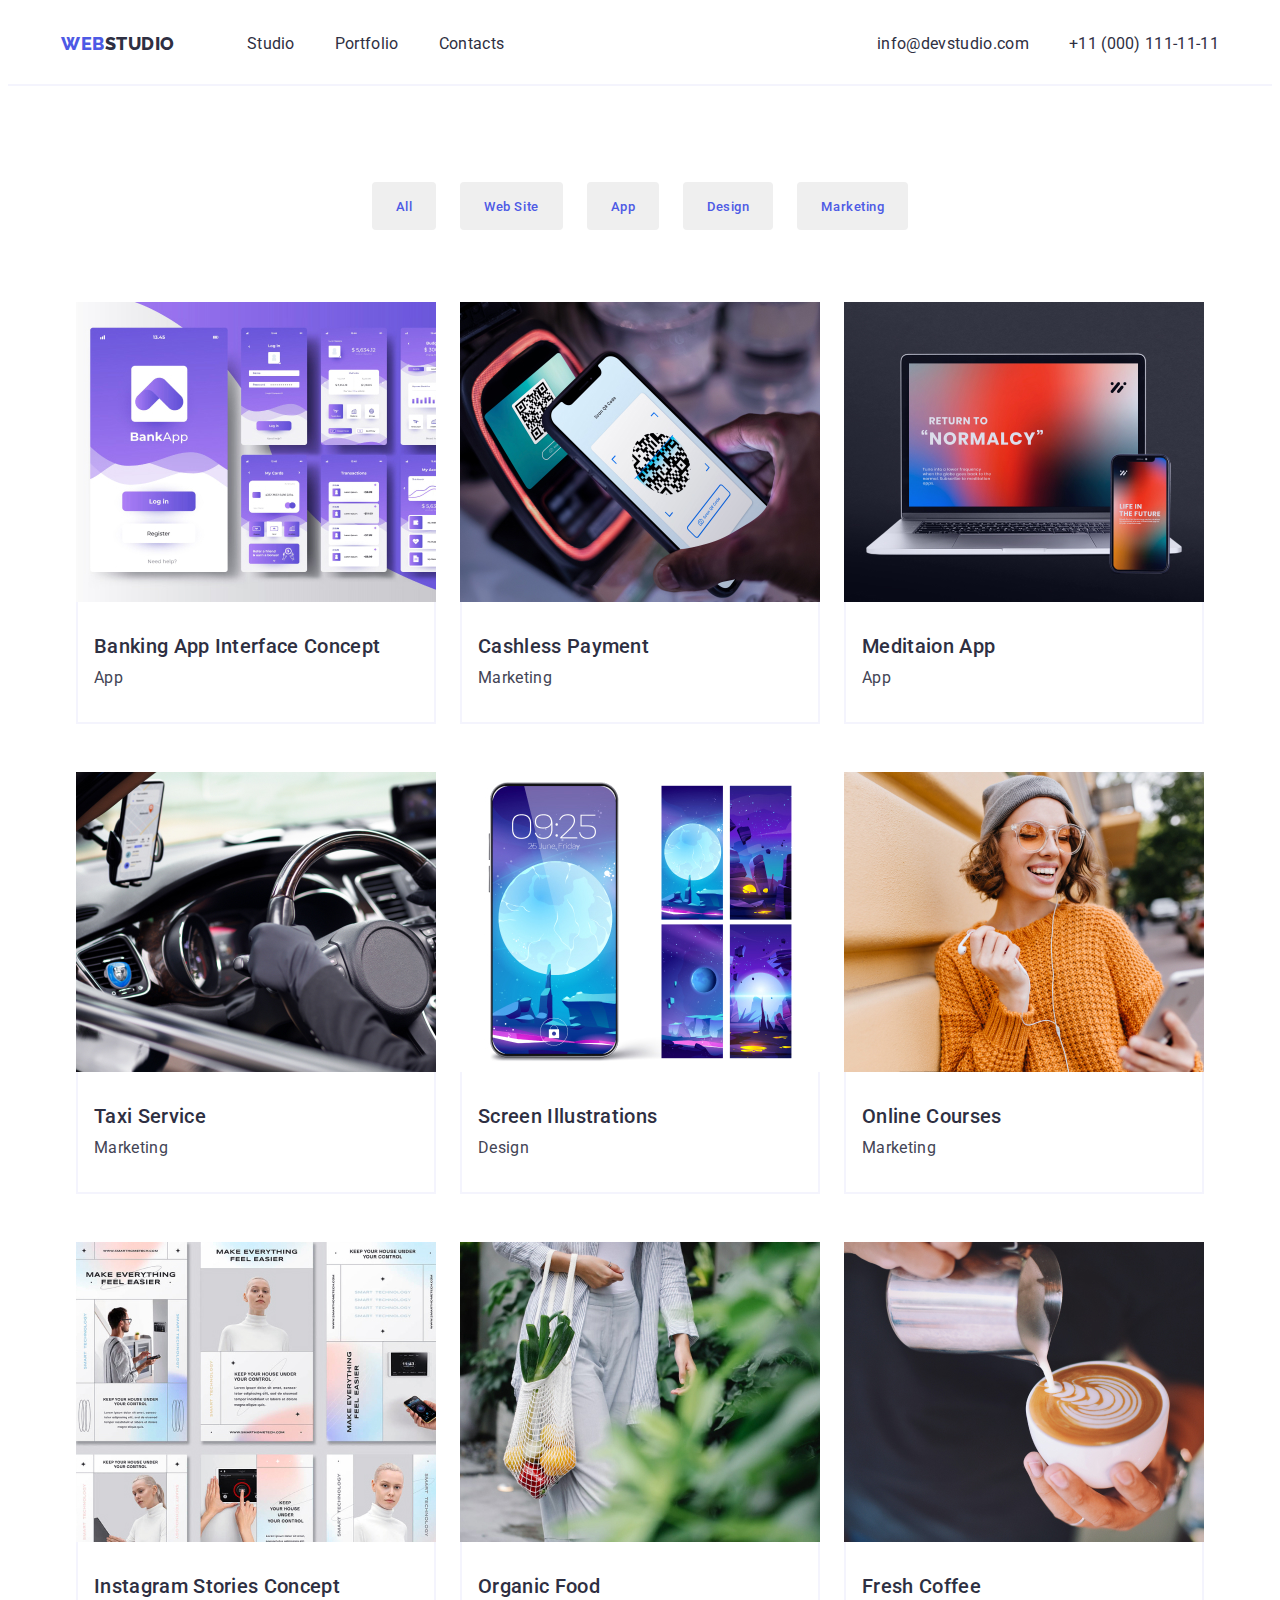
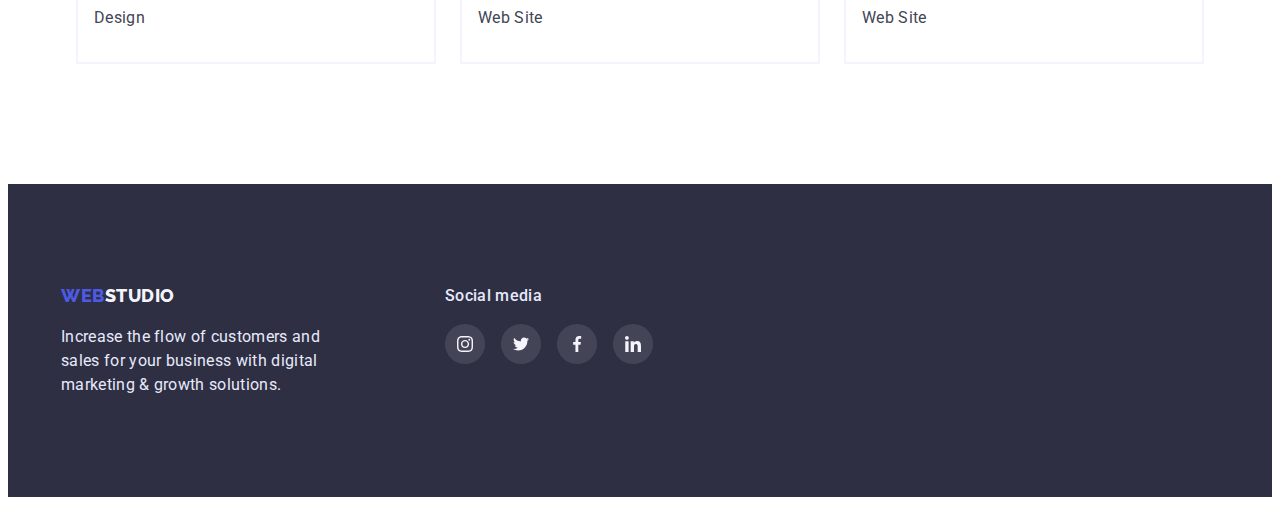
==== portfolio.html @ 83867333 "Initial commit" ====
<!DOCTYPE html>
<html lang="en">
  <head>
    <meta charset="UTF-8" />
    <meta http-equiv="X-UA-Compatible" content="IE=edge" />
    <meta name="viewport" content="width=device-width, initial-scale=1.0" />
    <title>Module 1.1</title>
    <link rel="stylesheet" href="./css/styles.css" />
    <link rel="preconnect" href="https://fonts.googleapis.com" />
    <link rel="preconnect" href="https://fonts.gstatic.com" crossorigin />
    <link
      href="https://fonts.googleapis.com/css2?family=Raleway:wght@800&family=Roboto:wght@400;500;700&display=swap"
      rel="stylesheet"
    />
    <link
      rel="stylesheet"
      href="https://cdnjs.cloudflare.com/ajax/libs/modern-normalize/1.1.0/modern-normalize.min.css"
      integrity="sha512-wpPYUAdjBVSE4KJnH1VR1HeZfpl1ub8YT/NKx4PuQ5NmX2tKuGu6U/JRp5y+Y8XG2tV+wKQpNHVUX03MfMFn9Q=="
      crossorigin="anonymous"
      referrerpolicy="no-referrer"
    />
  </head>

  <body>
    <header class="navig">
      <div class="container navig-container">
        <nav class="navig-nav">
          <a href="./index.html" class="link header-link">
            <span class="web">Web</span><span class="web-studio">Studio</span>
          </a>

          <ul class="list header-list">
            <li>
              <a href="./index.html" class="link header-link header-navig">Studio</a>
            </li>
            <li>
              <a href="./portfolio.html" class="link header-link header-navig"
                >Portfolio</a
              >
            </li>
            <li>
              <a href="#" class="link header-link header-navig">Contacts</a>
            </li>
          </ul>
        </nav>

        <ul class="list header-list contakt-box">
          <li class="header-kontakt">
            <a class="link header-link" href="mailto:info@devstudio.com"
              >info@devstudio.com</a
            >
          </li>
          <li class="header-kontakt">
            <a class="link header-link" href="tel:+110001111111"
              >+11 (000) 111-11-11</a
            >
          </li>
        </ul>
      </div>
    </header>

    <main class="navigator">
      <section>
        <div class="container">
          <h1 hidden>navigator</h1>
          <ul class="list navigator-but">
            <li><button type="button" class="por-but">All</button></li>
            <li><button type="button" class="por-but">Web Site</button></li>
            <li><button type="button" class="por-but">App</button></li>
            <li><button type="button" class="por-but">Design</button></li>
            <li><button type="button" class="por-but">Marketing</button></li>
          </ul>

          <ul class="list navigator-list">
            <li>
              <a href="./portfolio.html" class="link navigator-item">
                <img
                  width="360"
                  height="300"
                  src="./images/img5.jpg"
                  alt="Banking App Interface Concept"
                  class="por-img"
                />
                <div class="navigator-text-box">
                  <h2 class="por-titel">Banking App Interface Concept</h2>
                  <p class="por-paragraph">App</p>
                </div>
              </a>
            </li>
            <li>
              <a href="./portfolio.html" class="link navigator-item">
                <img
                  width="360"
                  height="300"
                  src="./images/img6.jpg"
                  alt="Cashless Payment"
                  class="por-img"
                />
                <div class="navigator-text-box">
                  <h2 class="por-titel">Cashless Payment</h2>
                  <p class="por-paragraph">Marketing</p>
                </div>
              </a>
            </li>
            <li>
              <a href="./portfolio.html" class="link navigator-item">
                <img
                  width="360"
                  height="300"
                  src="./images/img7.jpg"
                  alt="Meditaion App"
                  class="por-img"
                />
                <div class="navigator-text-box">
                  <h2 class="por-titel">Meditaion App</h2>
                  <p class="por-paragraph">App</p>
                </div>
              </a>
            </li>
            <li>
              <a href="./portfolio.html" class="link navigator-item">
                <img
                  width="360"
                  height="300"
                  src="./images/img8.jpg"
                  alt="Taxi Service"
                  class="por-img"
                />
                <div class="navigator-text-box">
                  <h2 class="por-titel">Taxi Service</h2>
                  <p class="por-paragraph">Marketing</p>
                </div>
              </a>
            </li>
            <li>
              <a href="./portfolio.html" class="link navigator-item">
                <img
                  width="360"
                  height="300"
                  src="./images/img9.jpg"
                  alt="Screen Illustrations"
                  class="por-img"
                />
                <div class="navigator-text-box">
                  <h2 class="por-titel">Screen Illustrations</h2>
                  <p class="por-paragraph">Design</p>
                </div>
              </a>
            </li>
            <li>
              <a href="./portfolio.html" class="link navigator-item">
                <img
                  width="360"
                  height="300"
                  src="./images/img10.jpg"
                  alt="Online Courses"
                  class="por-img"
                />
                <div class="navigator-text-box">
                  <h2 class="por-titel">Online Courses</h2>
                  <p class="por-paragraph">Marketing</p>
                </div>
              </a>
            </li>
            <li>
              <a href="./portfolio.html" class="link navigator-item">
                <img
                  width="360"
                  height="300"
                  src="./images/img11.jpg"
                  alt="Instagram Stories Concept"
                  class="por-img"
                />
                <div class="navigator-text-box">
                  <h2 class="por-titel">Instagram Stories Concept</h2>
                  <p class="por-paragraph">Design</p>
                </div>
              </a>
            </li>
            <li>
              <a href="./portfolio.html" class="link navigator-item">
                <img
                  width="360"
                  height="300"
                  src="./images/img12.jpg"
                  alt="Organic Food"
                  class="por-img"
                />
                <div class="navigator-text-box">
                  <h2 class="por-titel">Organic Food</h2>
                  <p class="por-paragraph">Web Site</p>
                </div>
              </a>
            </li>
            <li>
              <a href="./portfolio.html" class="link navigator-item">
                <img
                  width="360"
                  height="300"
                  src="./images/img13.jpg"
                  alt="Fresh Coffee"
                  class="por-img"
                />
                <div class="navigator-text-box">
                  <h2 class="por-titel">Fresh Coffee</h2>
                  <p class="por-paragraph">Web Site</p>
                </div>
              </a>
            </li>
          </ul>
        </div>
      </section>
    </main>

    <footer class="footer">
      <ul class="list footer-list container">
        <li class="footer-box">
          <a href="./index.html" class="link footer-link"
            ><span class="web">Web</span
            ><span class="web-studio-foot">Studio</span>
          </a>
          <p class="footer-paragraph">
            Increase the flow of customers and sales for your business with
            digital marketing & growth solutions.
          </p>
        </li>
        <li>
          <p class="footer-media">Social media</з>
          <ul class="footer-soc-list list">
            <li class="footer-soc-item">
              <a href="" class="footer-soc-link link">
                <svg class="footer-soc-icon" width="16" height="16">
                  <use href="./images/icons.svg#icon-instagram"></use>
                </svg>
              </a>
            </li>
            <li class="footer-soc-item">
              <a href="" class="footer-soc-link link">
                <svg class="footer-soc-icon" width="16" height="16">
                  <use href="./images/icons.svg#icon-twitter"></use>
                </svg>
              </a>
            </li>
            <li class="footer-soc-item">
              <a href="" class="footer-soc-link link">
                <svg class="footer-soc-icon" width="16" height="16">
                  <use href="./images/icons.svg#icon-facebook"></use>
                </svg>
              </a>
            </li>
            <li class="footer-soc-item">
              <a href="" class="footer-soc-link link">
                <svg class="footer-soc-icon" width="16" height="16">
                  <use href="./images/icons.svg#icon-linkedin"></use>
                </svg>
              </a>
            </li>
          </ul>
        </li>
      </ul>
    </footer>
  </body>
</html>
---- css/styles.css ----
/* global styles */
p,
h1,
h2,
h3,
h4,
h5,
h6{
    margin: 0;
}
ul{
    
    margin: 0;
    padding-left: 0;
}
button{
    cursor: pointer;
    border: none;
    border-radius: 4px;
}
img{
    display: block;
}

:root{
    --titel-text-color: #434455;
    --footer-text-color: #E7E9FC;
    --primary-text-color: #2E2F42;
    --herov-text-color: #FFFFFF;
    --btn-fon-text-color: #4D5AE5;
    --indx-fon-color: #E5E5E5;
    --tem-logo-color: #F4F4FD;
    --link-icon-btn: #404BBF;
    --fut-icov: rgba(255, 255, 255, 0.1);
    --cust-icov: linear-gradient(rgba(46, 47, 66, 0.7), rgba(46, 47, 66, 0.7));
    --fut-icon-hov: #31D0AA;
    --cust-icon-bor: #8E8F99;
    
}

body{
    font-family: 'Roboto', sans-serif;
    background-color: var( --herov-text-color);
    font-size: 16px;
    line-height: 1.5;
    letter-spacing: 0.02em;
}
.container{
    width: 100%;
    max-width: 1158px;
    padding-left: 15px;
    padding-right: 15px;
    margin: 0 auto;
    
}
/* .header-navig::after{
    content: '';
    width: auto;
    height: 4px;
    background-color: var(--link-icon-btn);
    border-radius: 2px;
    margin-top: 24px;
    display: flex;

}  */
.list{
    list-style: none;
}
.link{
    text-decoration: none;
    color: var(--primary-text-color);
}

.link:visited{
    color: var(--primary-text-color);
}
.link:hover,
.link:focus{
    color: var(--link-icon-btn);
}
.por-but:hover,
.por-but:focus,
.por-but:visited{
    background: var(--btn-fon-text-color);
    color:var(--herov-text-color);
    box-shadow: 0px 2px 2px 0px #0000001F;
    
}
.navigator-item:hover,
.navigator-item:focus{
    display: block;
    box-shadow: 0px 2px 1px 0px #2E2F4214;
}
.por-but-herov:hover,
.por-but-herov:focus,
.por-but-herov:visited{
    background:var(--link-icon-btn);
}

.team-soc-link:hover, 
.team-soc-link:focus{
    background-color: var(--link-icon-btn);
}

.customers-link:hover, 
.customers-link:focus{ 
    border: 2px solid var(--link-icon-btn) ;
    color:  var(--link-icon-btn);
}

.footer-soc-link:hover,
.footer-soc-link:focus{
    background-color: var(--fut-icon-hov);
}


.footer{
    background: var(--primary-text-color);
}
.header{
    background: var(--herov-text-color);
}

.web{
    font-family: 'Raleway', sans-serif;
    font-weight: 800;
    font-size: 18px;
    line-height: 1.3;   
    align-items: center;
    letter-spacing: 0.03em;
    text-transform: uppercase;
    color: var(--btn-fon-text-color);
}
.web-studio{
    font-family: 'Raleway', sans-serif;    
    font-weight: 800;
    font-size: 18px;
    line-height: 1.3;
    align-items: center;
    letter-spacing: 0.03em;
    text-transform: uppercase;
}
.web-studio-foot{
    font-family: 'Raleway', sans-serif;    
    font-weight: 800;
    font-size: 18px;
    line-height: 1.3;
    align-items: center;
    letter-spacing: 0.03em;
    text-transform: uppercase;
    color: var(--tem-logo-color);
}


/* header */
.navig{
    background-color: var(--herov-text-color);
    height: 76px;
    border: 2px solid rgb(244, 244, 253);
    border-top: 0;
    border-left: 0;
    border-right: 0; 

}
.navig-nav{
    display: flex;
    align-items: center;
}
.header-list{
    display: flex;
    gap:  40px;
    margin-left: 72px;
}
.navig-container{
    display: flex;
    align-items: center;
}

.header-link{ 
    padding-top: 24px;
    padding-bottom: 28px;
    height: 76px;
    display: block;

}

.header-kontakt{  
    color: var(--titel-text-color);
}
.contakt-box{ 
    margin-left: auto;
}


/* herov section  */

.herov{
    margin-left: auto;
    margin-right: auto;
    background: var(--primary-text-color);
    background-image: var(--cust-icov),
        url(../images/people-office.jpg);
    background-repeat: no-repeat;
    background-position: center;
    background-size: cover;
    max-width: 1440px;   
    padding-top: 188px;
    padding-bottom: 188px;
}
.herov-box{
    display: flex;
    align-items: center;
    flex-direction: column;
}
.herov-text{ 
    font-size: 56px;
    line-height: 1.07;    
    align-items: center;
    color: var(--herov-text-color);
    margin-bottom: 48px;
    width: 500px;
}
.herov-btn{
    font-weight: 500;
    font-family: inherit;
    background: var(--btn-fon-text-color);
    align-items: center;
    letter-spacing: 0.04em;
    color: var(--herov-text-color);
    height: 55px;
    padding: 16px 32px;

}

/* privileges section  */
.privil-box{
    display: flex;
    align-items: center;
    gap: 24px;
    
   
}
.privil-container{
    width: 264px;
    height: 224px;
}

.privil{
    padding-top: 120px;
    padding-bottom: 120px;
}

.privil-item {
    background-color: var(--tem-logo-color);
    display: flex;
    justify-content: center;
    align-items: center;
    width: 100%;
    height: 112px;
    margin-bottom: 8px;

}
/* .privil-icon {

} */

.privil-titel{
    font-weight: 500;
    font-size: 20px;
    line-height: 1.2;
    margin-bottom: 8px;
}
.privil-paragraph{
    color: var(--titel-text-color);
    width: 100%;
}

/* doing section  */
.doing{
    padding-bottom: 120px;
}
.doing-text {
    font-size: 36px;
    line-height: 0.9;
    text-align: center;
    text-transform: capitalize;
    margin: 0 auto 72px auto;
}
 /* .doing-img{
} */
.doing-box{
    display: flex;
    gap: 24px;
    justify-content: center;
}

/* team section */

.team{
    background: var(--tem-logo-color);
    padding-top: 120px;
    padding-bottom: 120px;
}
.team-text {
    font-size: 36px;
    line-height: 1.11;
    text-align: center;
    text-transform: capitalize;
    margin: 0 auto 72px auto;
}
.team-box{
    display: flex;
    gap: 24px;
    
    
}
.team-list{
    background: var(--herov-text-color);
    padding-top: 32px;
    padding-bottom: 32px;border-bottom-left-radius: 4px;
    border-bottom-right-radius: 4px;


}
.team-item{
    box-shadow: 0px 2px 1px 0px #2E2F4214;
}
/* .team-img {
} */
.team-titel {
    font-weight: 500;
    font-size: 20px;
    line-height: 1.2;
    text-align: center;
    margin-bottom: 8px;
}
.team-paragraph {
    text-align: center;
    color: var(--titel-text-color);
}

.team-soc-list {
    display: flex;
    justify-content: center;
    gap: 24px;
    margin-top: 8px;
}
.team-soc-item {
    width: 40px;
    height: 40px;
}
.team-soc-link {
    width: 100%;
    height: 100%;
    border-radius: 50%;
    background-color: var(--btn-fon-text-color);
    display: flex;
    justify-content: center;
    align-items: center;
}
/* .team-soc-icon {

} */


/* customers */
.customers {
    padding-top: 120px;
    padding-bottom: 120px;
}
.cusromers-titel {    
    font-size: 36px;
    line-height: 0.9;
    text-align: center;
    text-transform: capitalize;
    margin: 0 auto 72px auto;
}
.customers-list {
    display: flex;
    gap: 24px;
    align-items: center;
    justify-content: center;
}
.customers-item{    
    width: 168px;
    height: 88px;
}
.customers-link { 
    width: 100%;    
    height: 100%; 
    border: 2px solid var( --cust-icon-bor);
    border-radius: 4px;
    display: flex;
    justify-content: center;
    align-items: center; 
    color: var( --cust-icon-bor);
}
.customers-icon {
    fill: currentColor;
}



/* footer section */
.footer-list{
    display: flex;
    gap: 120px;
}
.footer{  
    padding-top: 100px;
    padding-bottom: 100px;
}
.footer-box{
    display: flex;    
    flex-direction: column;
}
.footer-link{
    margin-bottom: 16px;;
}

.footer-paragraph {
    color: var(--footer-text-color);    
    width: 264px;
}
.footer-media{
    color: var(--footer-text-color);
    font-weight: 500;
}

.footer-soc-list {
    display: flex;
    gap: 16px;
    margin-top: 16px;
}
.footer-soc-item {
    width: 40px;
    height: 40px;
}
.footer-soc-link {
    width: 100%;
    height: 100%;
    border-radius: 50%;
    background-color: var(--fut-icov);
    display: flex;
    justify-content: center;
    align-items: center;
}
/* .footer-soc-icon {
} */
    /* portfolio */
.navigator{
    padding-top: 96px;
    padding-bottom: 120px;
}
.navigator-but{
    display: flex;
    gap: 24px;
    justify-content: center;
    margin-bottom: 72px;
}

.por-but{  
    font-weight: 500;
    font-family: inherit;
    align-items: center;
    text-align: center;
    letter-spacing: 0.04em;
    color: var(--btn-fon-text-color);
    height: 48px;
    padding: 12px 24px;
}
.navigator-list{
    display: flex;
    gap: 48px 24px;
    flex-wrap: wrap;
    justify-content: center;
}
.navigator-text-box{
    padding: 32px 16px;
    border: 2px solid rgb(244, 244, 253);
    border-top: 0;
}
/* .por-img {
} */
.por-titel {
    font-weight: 500;
    font-size: 20px;
    line-height: 1.2;    
    color: var(--primary-text-color);
    margin-bottom: 8px;
}
.por-paragraph {    
    color: var(--titel-text-color);
}
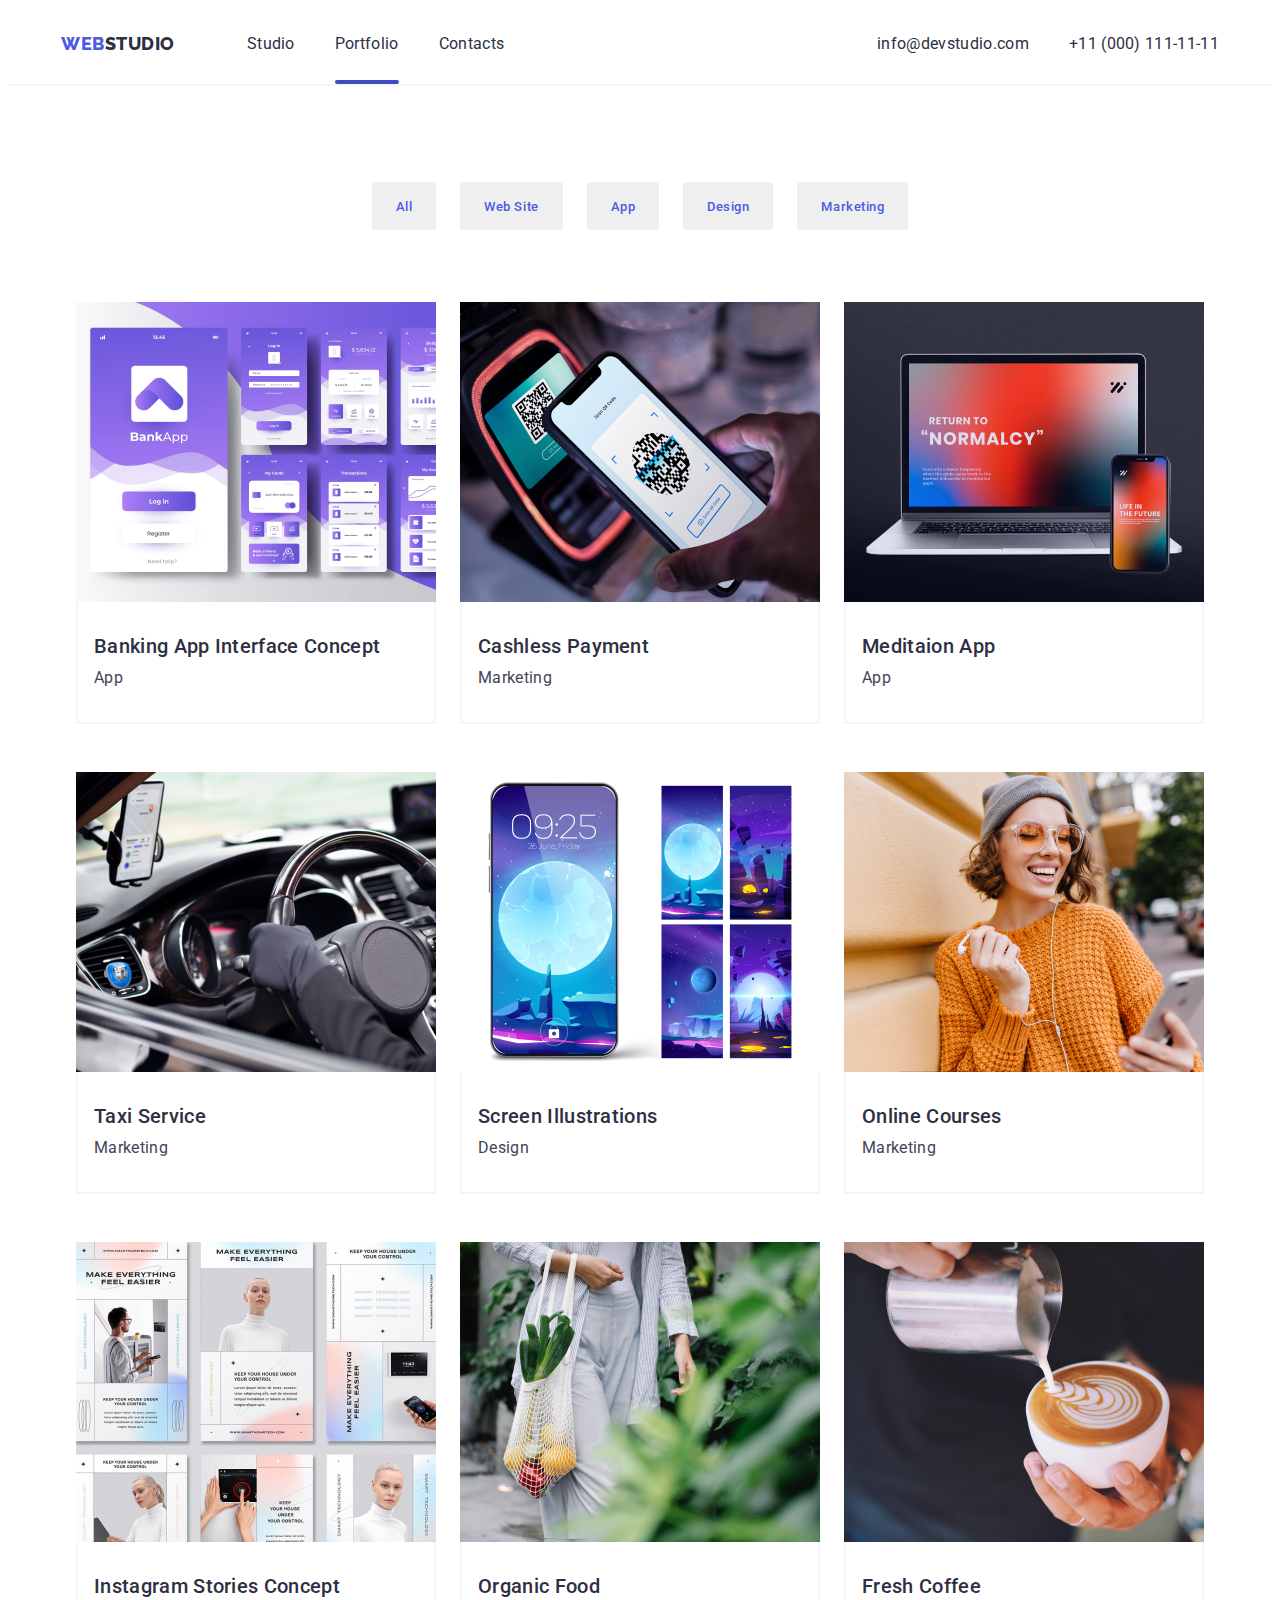
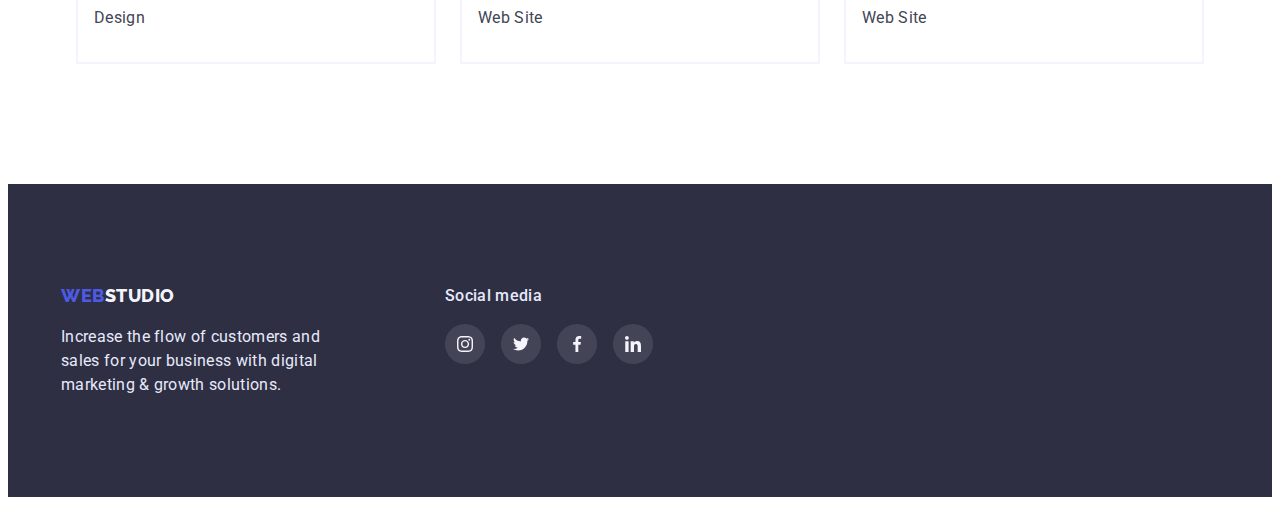
==== commit 60ec20fb: "job 5" ====
--- a/portfolio.html
+++ b/portfolio.html
@@ -11,7 +11,7 @@
     <link
       href="https://fonts.googleapis.com/css2?family=Raleway:wght@800&family=Roboto:wght@400;500;700&display=swap"
       rel="stylesheet"
-    />
+    />    
     <link
       rel="stylesheet"
       href="https://cdnjs.cloudflare.com/ajax/libs/modern-normalize/1.1.0/modern-normalize.min.css"
@@ -31,7 +31,7 @@
 
           <ul class="list header-list">
             <li>
-              <a href="./index.html" class="link header-link header-navig">Studio</a>
+              <a href="./index.html" class="link header-link ">Studio</a>
             </li>
             <li>
               <a href="./portfolio.html" class="link header-link header-navig"
@@ -39,7 +39,7 @@
               >
             </li>
             <li>
-              <a href="#" class="link header-link header-navig">Contacts</a>
+              <a href="#" class="link header-link">Contacts</a>
             </li>
           </ul>
         </nav>
@@ -74,13 +74,16 @@
           <ul class="list navigator-list">
             <li>
               <a href="./portfolio.html" class="link navigator-item">
-                <img
-                  width="360"
-                  height="300"
-                  src="./images/img5.jpg"
-                  alt="Banking App Interface Concept"
-                  class="por-img"
-                />
+                <div class="por-animativ">
+                  <img
+                    width="360"
+                    height="300"
+                    src="./images/img5.jpg"
+                    alt="Banking App Interface Concept"
+                    class="por-img"
+                  />
+                  <p class="por-animativ-text">14 Stylish and User-Friendly App Design Concepts · Task Manager App · Calorie Tracker App · Exotic Fruit Ecommerce App · Cloud Storage App</p>
+                </div >
                 <div class="navigator-text-box">
                   <h2 class="por-titel">Banking App Interface Concept</h2>
                   <p class="por-paragraph">App</p>
@@ -89,13 +92,16 @@
             </li>
             <li>
               <a href="./portfolio.html" class="link navigator-item">
-                <img
-                  width="360"
-                  height="300"
-                  src="./images/img6.jpg"
-                  alt="Cashless Payment"
-                  class="por-img"
-                />
+                <div class="por-animativ">
+                  <img
+                    width="360"
+                    height="300"
+                    src="./images/img6.jpg"
+                    alt="Cashless Payment"
+                    class="por-img"
+                  />
+                  <p class="por-animativ-text">14 Stylish and User-Friendly App Design Concepts · Task Manager App · Calorie Tracker App · Exotic Fruit Ecommerce App · Cloud Storage App</p>
+                </div >
                 <div class="navigator-text-box">
                   <h2 class="por-titel">Cashless Payment</h2>
                   <p class="por-paragraph">Marketing</p>
@@ -104,13 +110,16 @@
             </li>
             <li>
               <a href="./portfolio.html" class="link navigator-item">
-                <img
-                  width="360"
-                  height="300"
-                  src="./images/img7.jpg"
-                  alt="Meditaion App"
-                  class="por-img"
-                />
+                <div class="por-animativ">
+                  <img
+                    width="360"
+                    height="300"
+                    src="./images/img7.jpg"
+                    alt="Meditaion App"
+                    class="por-img"
+                  />
+                  <p class="por-animativ-text">14 Stylish and User-Friendly App Design Concepts · Task Manager App · Calorie Tracker App · Exotic Fruit Ecommerce App · Cloud Storage App</p>
+                </div >
                 <div class="navigator-text-box">
                   <h2 class="por-titel">Meditaion App</h2>
                   <p class="por-paragraph">App</p>
@@ -119,13 +128,16 @@
             </li>
             <li>
               <a href="./portfolio.html" class="link navigator-item">
-                <img
-                  width="360"
-                  height="300"
-                  src="./images/img8.jpg"
-                  alt="Taxi Service"
-                  class="por-img"
-                />
+                <div class="por-animativ">
+                  <img
+                    width="360"
+                    height="300"
+                    src="./images/img8.jpg"
+                    alt="Taxi Service"
+                    class="por-img"
+                  />
+                  <p class="por-animativ-text">14 Stylish and User-Friendly App Design Concepts · Task Manager App · Calorie Tracker App · Exotic Fruit Ecommerce App · Cloud Storage App</p>
+                </div >
                 <div class="navigator-text-box">
                   <h2 class="por-titel">Taxi Service</h2>
                   <p class="por-paragraph">Marketing</p>
@@ -134,13 +146,16 @@
             </li>
             <li>
               <a href="./portfolio.html" class="link navigator-item">
-                <img
-                  width="360"
-                  height="300"
-                  src="./images/img9.jpg"
-                  alt="Screen Illustrations"
-                  class="por-img"
-                />
+                <div class="por-animativ">
+                  <img
+                    width="360"
+                    height="300"
+                    src="./images/img9.jpg"
+                    alt="Screen Illustrations"
+                    class="por-img"
+                  />
+                  <p class="por-animativ-text">14 Stylish and User-Friendly App Design Concepts · Task Manager App · Calorie Tracker App · Exotic Fruit Ecommerce App · Cloud Storage App</p>
+                </div >
                 <div class="navigator-text-box">
                   <h2 class="por-titel">Screen Illustrations</h2>
                   <p class="por-paragraph">Design</p>
@@ -149,13 +164,16 @@
             </li>
             <li>
               <a href="./portfolio.html" class="link navigator-item">
-                <img
-                  width="360"
-                  height="300"
-                  src="./images/img10.jpg"
-                  alt="Online Courses"
-                  class="por-img"
-                />
+                <div class="por-animativ">
+                  <img
+                    width="360"
+                    height="300"
+                    src="./images/img10.jpg"
+                    alt="Online Courses"
+                    class="por-img"
+                  />
+                  <p class="por-animativ-text">14 Stylish and User-Friendly App Design Concepts · Task Manager App · Calorie Tracker App · Exotic Fruit Ecommerce App · Cloud Storage App</p>
+                </div >
                 <div class="navigator-text-box">
                   <h2 class="por-titel">Online Courses</h2>
                   <p class="por-paragraph">Marketing</p>
@@ -164,13 +182,16 @@
             </li>
             <li>
               <a href="./portfolio.html" class="link navigator-item">
-                <img
-                  width="360"
-                  height="300"
-                  src="./images/img11.jpg"
-                  alt="Instagram Stories Concept"
-                  class="por-img"
-                />
+                <div class="por-animativ">
+                  <img
+                    width="360"
+                    height="300"
+                    src="./images/img11.jpg"
+                    alt="Instagram Stories Concept"
+                    class="por-img"
+                  />
+                  <p class="por-animativ-text">14 Stylish and User-Friendly App Design Concepts · Task Manager App · Calorie Tracker App · Exotic Fruit Ecommerce App · Cloud Storage App</p>
+                </div >
                 <div class="navigator-text-box">
                   <h2 class="por-titel">Instagram Stories Concept</h2>
                   <p class="por-paragraph">Design</p>
@@ -179,13 +200,16 @@
             </li>
             <li>
               <a href="./portfolio.html" class="link navigator-item">
-                <img
-                  width="360"
-                  height="300"
-                  src="./images/img12.jpg"
-                  alt="Organic Food"
-                  class="por-img"
-                />
+                <div class="por-animativ">
+                  <img
+                    width="360"
+                    height="300"
+                    src="./images/img12.jpg"
+                    alt="Organic Food"
+                    class="por-img"
+                  />
+                  <p class="por-animativ-text">14 Stylish and User-Friendly App Design Concepts · Task Manager App · Calorie Tracker App · Exotic Fruit Ecommerce App · Cloud Storage App</p>
+                </div >
                 <div class="navigator-text-box">
                   <h2 class="por-titel">Organic Food</h2>
                   <p class="por-paragraph">Web Site</p>
@@ -194,13 +218,16 @@
             </li>
             <li>
               <a href="./portfolio.html" class="link navigator-item">
-                <img
-                  width="360"
-                  height="300"
-                  src="./images/img13.jpg"
-                  alt="Fresh Coffee"
-                  class="por-img"
-                />
+                <div class="por-animativ">
+                  <img
+                    width="360"
+                    height="300"
+                    src="./images/img13.jpg"
+                    alt="Fresh Coffee"
+                    class="por-img"
+                  />
+                  <p class="por-animativ-text">14 Stylish and User-Friendly App Design Concepts · Task Manager App · Calorie Tracker App · Exotic Fruit Ecommerce App · Cloud Storage App</p>
+                </div >
                 <div class="navigator-text-box">
                   <h2 class="por-titel">Fresh Coffee</h2>
                   <p class="por-paragraph">Web Site</p>
@@ -259,5 +286,6 @@
         </li>
       </ul>
     </footer>
+    <script src="./js/modal.js"></script>
   </body>
 </html>
--- a/css/styles.css
+++ b/css/styles.css
@@ -35,7 +35,10 @@
     --cust-icov: linear-gradient(rgba(46, 47, 66, 0.7), rgba(46, 47, 66, 0.7));
     --fut-icon-hov: #31D0AA;
     --cust-icon-bor: #8E8F99;
-    
+    --tra: 250ms cubic-bezier(0.4, 0, 0.2, 1);
+    --modal-fon: rgba(46, 47, 66, 0.4);
+    --modal-bc: #FCFCFC;
+    --modal-bor: rgba(0, 0, 0, 0.1);
 }
 
 body{
@@ -53,7 +56,8 @@
     margin: 0 auto;
     
 }
-/* .header-navig::after{
+
+.header-navig::after{
     content: '';
     width: auto;
     height: 4px;
@@ -62,13 +66,14 @@
     margin-top: 24px;
     display: flex;
 
-}  */
+} 
 .list{
     list-style: none;
 }
 .link{
     text-decoration: none;
     color: var(--primary-text-color);
+    transition: color var(--tra);
 }
 
 .link:visited{
@@ -81,7 +86,7 @@
 .por-but:hover,
 .por-but:focus,
 .por-but:visited{
-    background: var(--btn-fon-text-color);
+    background-color: var(--btn-fon-text-color);
     color:var(--herov-text-color);
     box-shadow: 0px 2px 2px 0px #0000001F;
     
@@ -91,10 +96,15 @@
     display: block;
     box-shadow: 0px 2px 1px 0px #2E2F4214;
 }
-.por-but-herov:hover,
-.por-but-herov:focus,
-.por-but-herov:visited{
-    background:var(--link-icon-btn);
+.navigator-item:hover .por-animativ-text,
+.navigator-item:focus .por-animativ-text{
+    transform: translateY(0);
+}
+
+.herov-btn:hover,
+.herov-btn:focus,
+.herov-btn:visited{
+    background-color:var(--link-icon-btn);
 }
 
 .team-soc-link:hover, 
@@ -113,6 +123,10 @@
     background-color: var(--fut-icon-hov);
 }
 
+.modal-close:hover,
+.modal-close:focus{
+    background-color: var(--link-icon-btn);
+}
 
 .footer{
     background: var(--primary-text-color);
@@ -161,6 +175,9 @@
     border-left: 0;
     border-right: 0; 
 
+}
+.navigator-item{
+    transition: box-shadow var(--tra);
 }
 .navig-nav{
     display: flex;
@@ -229,6 +246,7 @@
     color: var(--herov-text-color);
     height: 55px;
     padding: 16px 32px;
+    transition: background-color var(--tra);
 
 }
 
@@ -357,6 +375,7 @@
     display: flex;
     justify-content: center;
     align-items: center;
+    transition: background-color var(--tra);
 }
 /* .team-soc-icon {
 
@@ -394,6 +413,7 @@
     justify-content: center;
     align-items: center; 
     color: var( --cust-icon-bor);
+    transition: color var(--tra), border var(--tra);
 }
 .customers-icon {
     fill: currentColor;
@@ -444,6 +464,7 @@
     display: flex;
     justify-content: center;
     align-items: center;
+    transition: background-color var(--tra);
 }
 /* .footer-soc-icon {
 } */
@@ -468,6 +489,7 @@
     color: var(--btn-fon-text-color);
     height: 48px;
     padding: 12px 24px;
+    transition: color var(--tra), background-color var(--tra), box-shadow var(--tra) ;
 }
 .navigator-list{
     display: flex;
@@ -480,8 +502,10 @@
     border: 2px solid rgb(244, 244, 253);
     border-top: 0;
 }
-/* .por-img {
-} */
+.por-img {
+    position: relative;
+   
+}
 .por-titel {
     font-weight: 500;
     font-size: 20px;
@@ -492,3 +516,66 @@
 .por-paragraph {    
     color: var(--titel-text-color);
 }
+.por-animativ{
+    position: relative;
+    overflow: hidden;
+
+    
+}
+.por-animativ-text{
+    position: absolute; 
+    top: 0;
+    padding-top: 40px;
+    padding-right: 32px;
+    padding-left: 32px;
+    color: var(--tem-logo-color);
+    background-color: var(--btn-fon-text-color);
+    height: 100%;
+    transform: translateY(100%);
+    transition: transform var(--tra);
+    overflow: auto;
+    
+}
+.backdrop{
+    position: fixed;
+    top: 0;
+    width: 100%;
+    height: 100%;
+    background-color: var(--modal-fon);
+    transition: opacity var(--tra), visibility var(--tra);
+}
+.modal {
+    position: absolute;
+    top: 50%;
+    left: 50%;
+    transform: translate(-50%, -50%) scale(1);
+    width: 408px;
+    min-height: 576px;
+    background-color: var(--modal-bc);
+    border-radius: 1px;
+    padding: 24px;
+    transition: transform var(--tra);
+
+}
+
+.backdrop.is-hidden .modal{
+    transform: translate(-50%, -50%) scale(0);
+}
+.modal-close {
+    background-color: var(--footer-text-color);
+    border: 1px solid var(--modal-bor);
+    border-radius: 50%;
+    width: 24px;
+    height: 24px;
+    display: flex;
+    align-items: center;
+    justify-content: center;
+    margin-left: auto;
+    transition: background-color var(--tra);
+
+}
+.is-hidden{
+    opacity: 0;
+    visibility: hidden;
+    pointer-events: none;
+}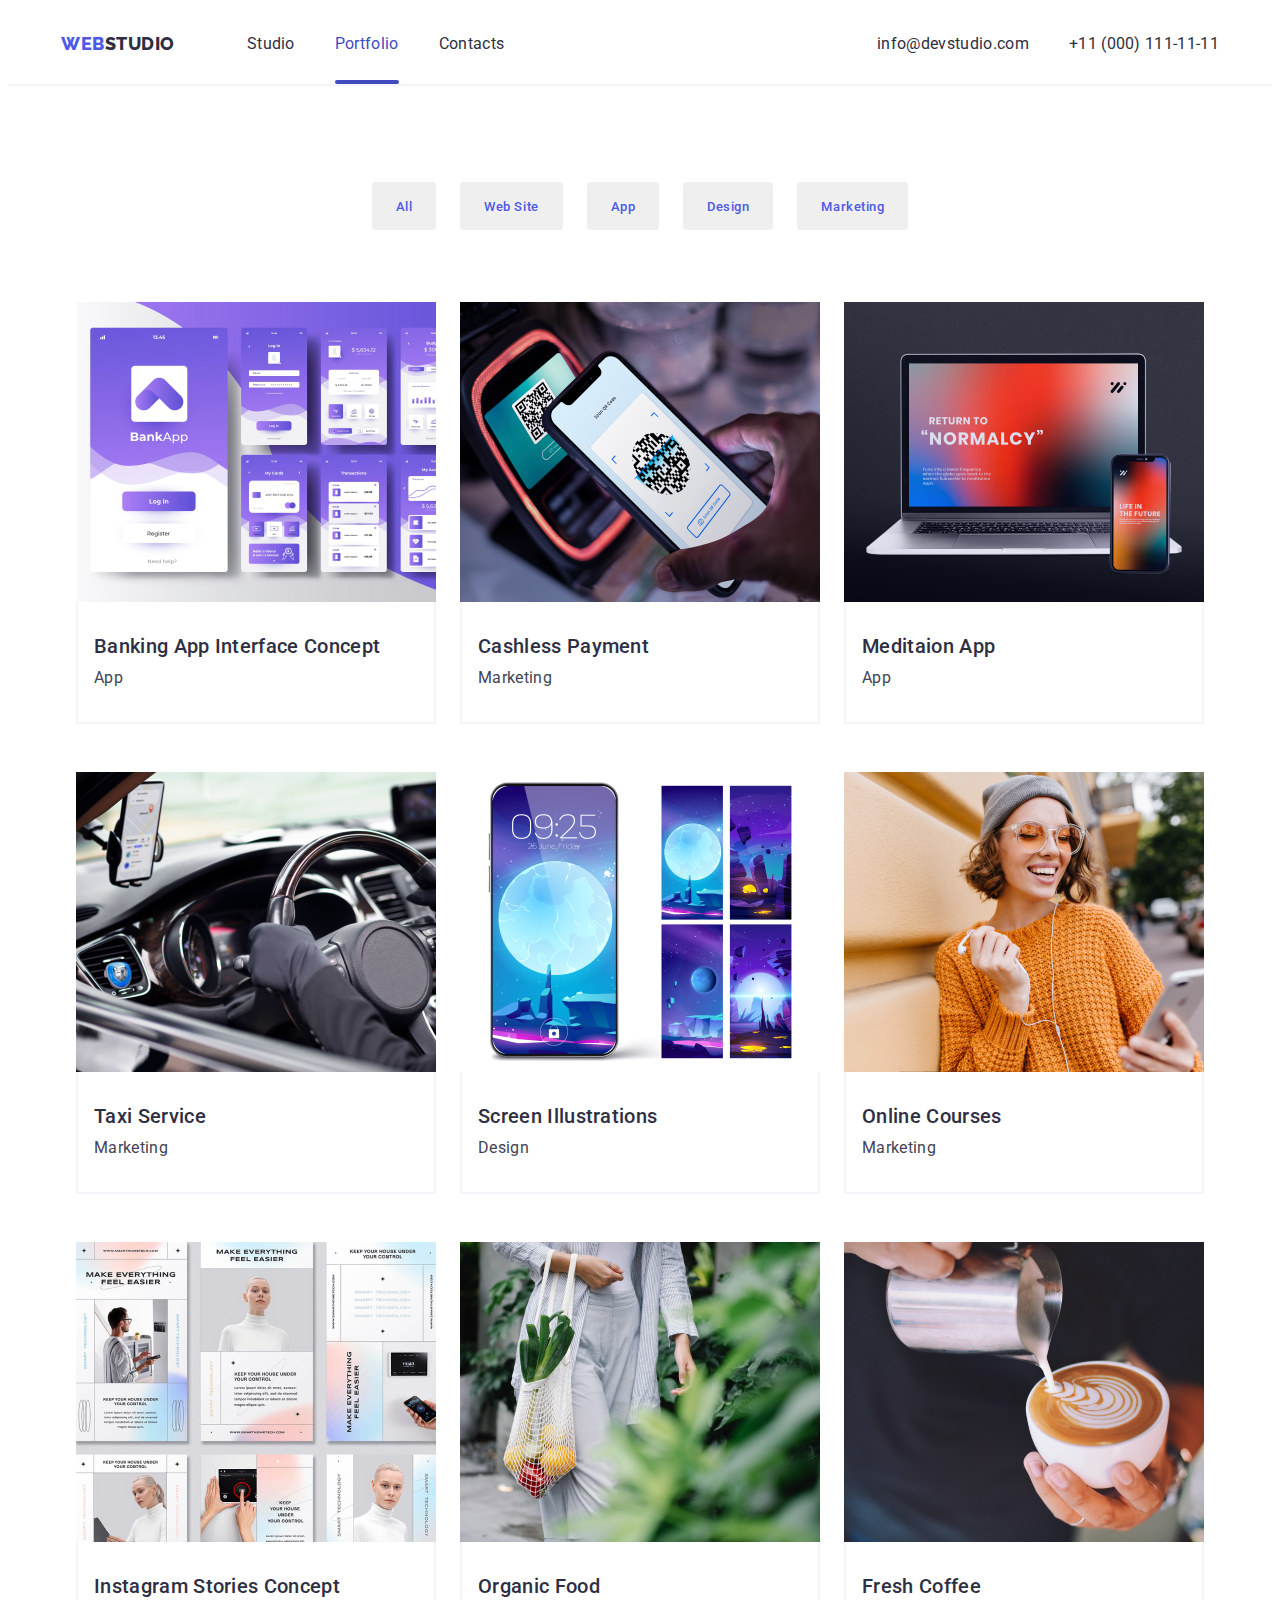
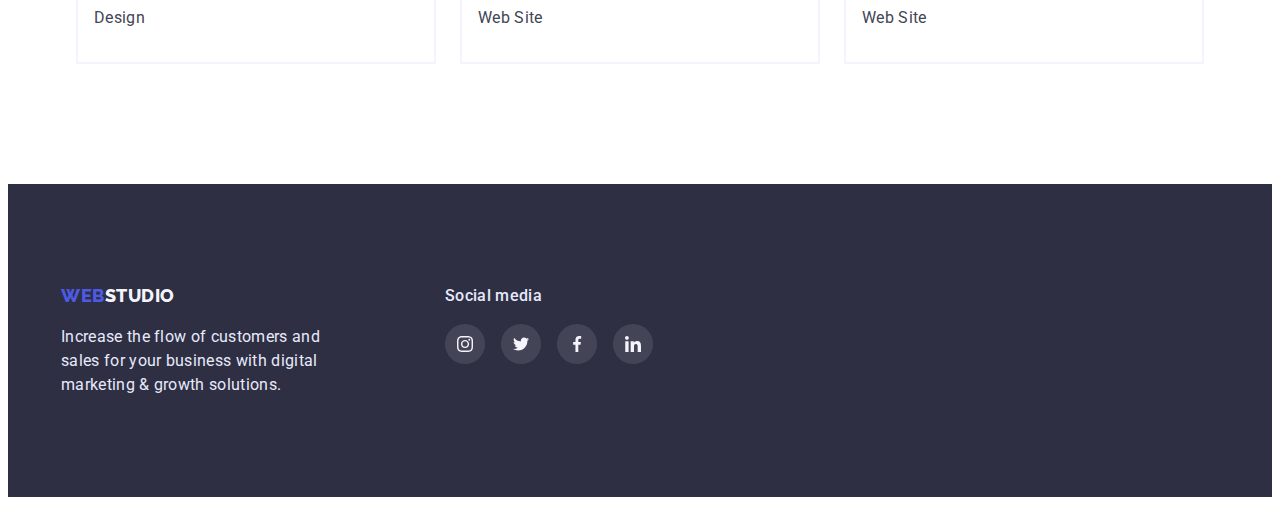
==== commit e3cf2d01: "all fix" ====
--- a/portfolio.html
+++ b/portfolio.html
@@ -34,7 +34,7 @@
               <a href="./index.html" class="link header-link ">Studio</a>
             </li>
             <li>
-              <a href="./portfolio.html" class="link header-link header-navig"
+              <a href="./portfolio.html" class="header-link header-navig"
                 >Portfolio</a
               >
             </li>
@@ -252,7 +252,7 @@
           </p>
         </li>
         <li>
-          <p class="footer-media">Social media</з>
+          <p class="footer-media">Social media</p>
           <ul class="footer-soc-list list">
             <li class="footer-soc-item">
               <a href="" class="footer-soc-link link">
@@ -286,6 +286,5 @@
         </li>
       </ul>
     </footer>
-    <script src="./js/modal.js"></script>
   </body>
 </html>
--- a/css/styles.css
+++ b/css/styles.css
@@ -126,6 +126,7 @@
 .modal-close:hover,
 .modal-close:focus{
     background-color: var(--link-icon-btn);
+    fill: var(--herov-text-color);
 }
 
 .footer{
@@ -206,6 +207,10 @@
 }
 .contakt-box{ 
     margin-left: auto;
+}
+.header-navig{
+    text-decoration: none;
+    color: var(--link-icon-btn);
 }
 
 
@@ -253,7 +258,6 @@
 /* privileges section  */
 .privil-box{
     display: flex;
-    align-items: center;
     gap: 24px;
     
    
@@ -571,7 +575,7 @@
     align-items: center;
     justify-content: center;
     margin-left: auto;
-    transition: background-color var(--tra);
+    transition: background-color var(--tra), fill var(--tra);
 
 }
 .is-hidden{
